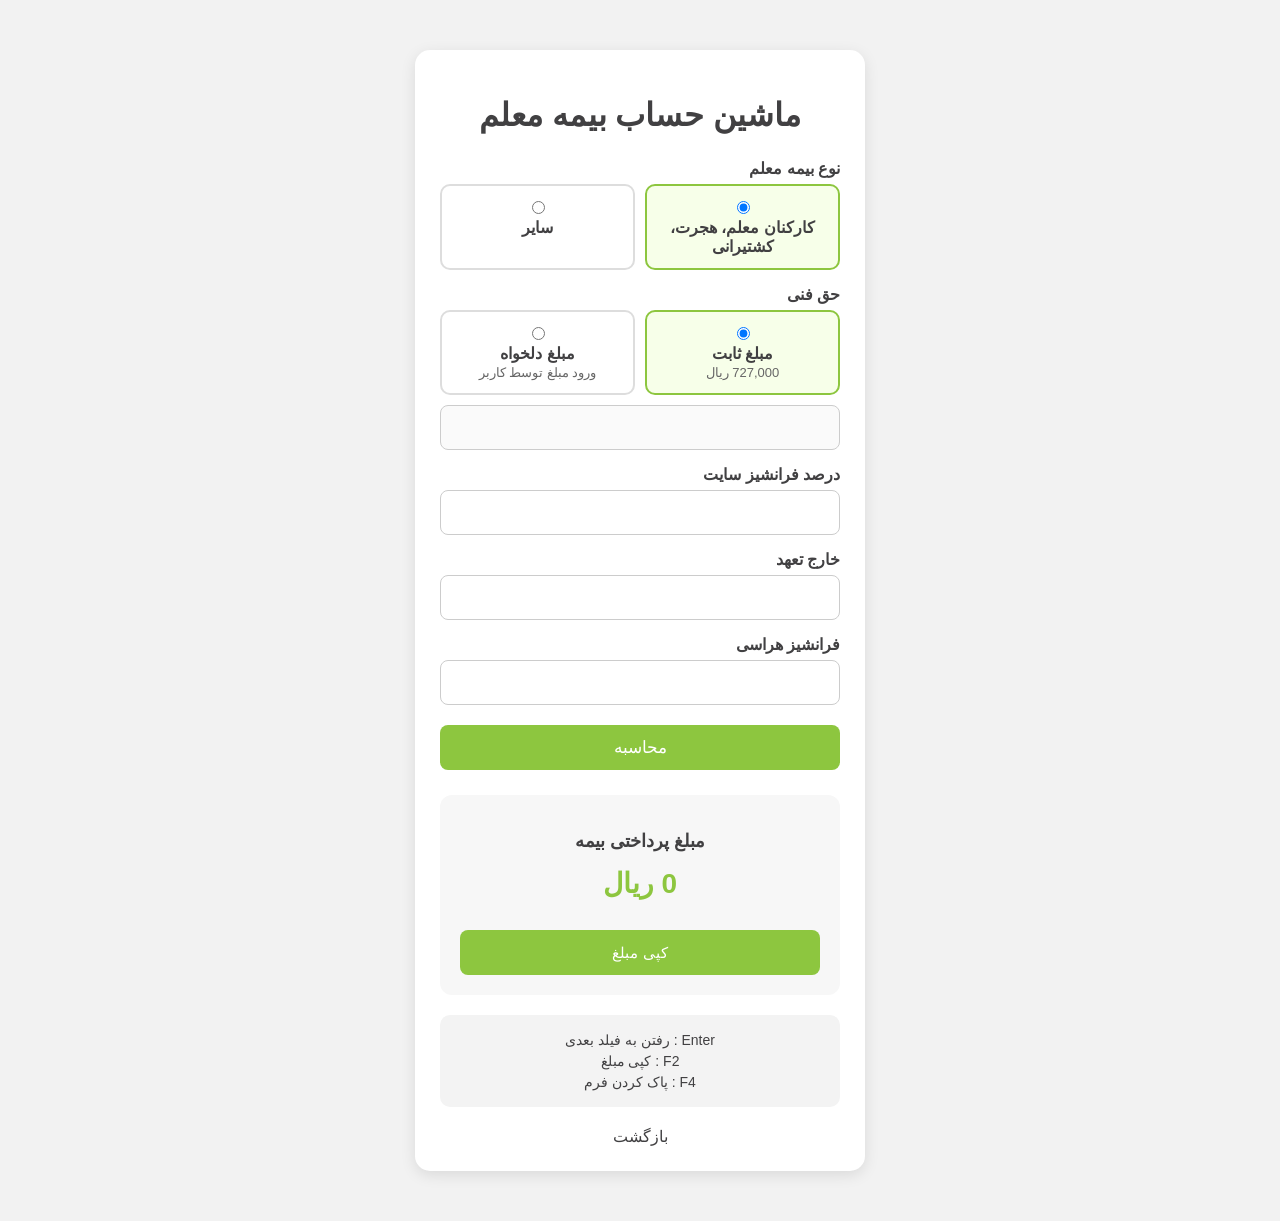
==== moallem.html @ dd0ddea2 "Create moallem.html" ====
<!DOCTYPE html>
<html lang="fa" dir="rtl">

<head>
<meta charset="UTF-8">
<title>ماشین حساب بیمه معلم</title>
<link rel="stylesheet" href="style.css">
</head>

<body>

<div class="container">

<h1>ماشین حساب بیمه معلم</h1>


<label>نوع بیمه معلم</label>

<div class="technical-options">


<div class="technical-card active" id="staffCard" onclick="selectStaff()">

<input id="staffRadio" type="radio" name="moallemType" checked>

<div>
<strong>کارکنان معلم، هجرت، کشتیرانی</strong>
</div>

</div>



<div class="technical-card" id="otherCard" onclick="selectOther()">

<input id="otherRadio" type="radio" name="moallemType">

<div>
<strong>سایر</strong>
</div>

</div>


</div>





<div id="technicalSection">


<label>حق فنی</label>


<div class="technical-options">


<div class="technical-card active" id="fixedCard" onclick="selectFixed()">

<input id="fixedRadio" type="radio" name="technical" checked>


<div>

<strong>مبلغ ثابت</strong>

<br>

<span>727,000 ریال</span>

</div>


</div>





<div class="technical-card" id="customCard" onclick="selectCustom()">


<input id="customRadio" type="radio" name="technical">


<div>

<strong>مبلغ دلخواه</strong>

<br>

<span>ورود مبلغ توسط کاربر</span>

</div>


</div>


</div>



<input id="customTechnical" type="text" disabled>


</div>





<label>درصد فرانشیز سایت</label>

<input id="sitePercent" type="number">





<label>خارج تعهد</label>

<input id="outside" type="text">





<label>فرانشیز هراسی</label>

<input id="herasi" type="text">






<button onclick="calculate()">

محاسبه

</button>






<div class="result-box">


<h2>مبلغ پرداختی بیمه</h2>


<div id="result">

0 ریال

</div>



<button onclick="copyResult()" class="copy-btn">

کپی مبلغ

</button>


</div>






<div class="shortcut-guide">


<span>Enter : رفتن به فیلد بعدی</span>

<span>F2 : کپی مبلغ</span>

<span>F4 : پاک کردن فرم</span>


</div>





<a class="back" href="index.html">

بازگشت

</a>



</div>


<div id="toast" class="toast-message">

مبلغ کپی شد

</div>



<script src="moallem.js"></script>


</body>

</html>
---- style.css ----
* {
    box-sizing: border-box;
    font-family: Tahoma, Arial, sans-serif;
}


body {
    direction: rtl;
    background: #f2f2f2;
    margin: 0;
    padding: 20px;
}



.container {

    max-width: 450px;

    margin: 30px auto;

    background: white;

    padding: 25px;

    border-radius: 15px;

    box-shadow: 0 4px 15px rgba(0,0,0,0.1);

}




h1 {

    text-align: center;

    color: #414042;

    margin-bottom: 25px;

}




/* کارت های صفحه اصلی */

.calculator-card {

    border: 2px solid #ddd;

    border-radius: 12px;

    padding: 25px 15px;

    text-align: center;

    cursor: pointer;

    background: white;

    transition: 0.2s;

}



.calculator-card:hover {

    border-color: #8dc63f;

    background: #f7ffe9;

    transform: translateY(-3px);

}



.calculator-card h2 {

    color: #414042;

    margin: 0 0 10px;

}



.calculator-card p {

    color: #666;

    margin: 0;

    font-size: 14px;

}





/* ورودی ها */


label {

    display: block;

    margin-top: 15px;

    margin-bottom: 6px;

    color: #414042;

    font-weight: bold;

}



input {

    width: 100%;

    height: 45px;

    border: 1px solid #ccc;

    border-radius: 8px;

    padding: 10px;

    font-size: 16px;

    text-align: left;

    direction: ltr;

}



input:focus {

    outline: none;

    border-color: #8dc63f;

    box-shadow: 0 0 5px rgba(141,198,63,0.4);

}




.section-title {

    margin-top: 20px;

}





/* کارت های حق فنی */


.technical-options {

    display: flex;

    gap: 10px;

    margin-bottom: 10px;

}



.technical-card {

    flex: 1;

    border: 2px solid #ddd;

    border-radius: 10px;

    padding: 12px;

    cursor: pointer;

    text-align: center;

    transition: 0.2s;

}



.technical-card input {

    width: auto;

    height: auto;

}



.technical-card.active {

    border-color: #8dc63f;

    background: #f7ffe9;

}



.technical-card strong {

    color: #414042;

}



.technical-card span {

    font-size: 13px;

    color: #666;

}





/* دکمه ها */


button {

    width: 100%;

    height: 45px;

    margin-top: 20px;

    border: none;

    border-radius: 8px;

    background: #8dc63f;

    color: white;

    font-size: 17px;

    cursor: pointer;

}



button:hover {

    opacity: 0.9;

}





/* نتیجه */


.result-box {

    margin-top: 25px;

    padding: 20px;

    background: #f7f7f7;

    border-radius: 12px;

    text-align: center;

}



.result-box h2 {

    font-size: 18px;

    color: #414042;

}



#result {

    font-size: 28px;

    font-weight: bold;

    color: #8dc63f;

    margin: 15px 0;

}





/* راهنمای میانبر */


.shortcut-help {

    margin-top: 15px;

    text-align: center;

    font-size: 13px;

    color: #666;

    background: #f5f5f5;

    padding: 8px;

    border-radius: 8px;

}



.shortcut-help strong {

    color: #8dc63f;

}





/* لینک بازگشت */


.back {

    display: block;

    text-align: center;

    margin-top: 20px;

    color: #414042;

    text-decoration: none;

}





/* پیام کپی */


#toast {

    position: fixed;

    bottom: 20px;

    right: 50%;

    transform: translateX(50%);

    background: #414042;

    color: white;

    padding: 10px 20px;

    border-radius: 8px;

    opacity: 0;

    pointer-events: none;

    transition: 0.3s;

}
.shortcut-guide {

    margin-top:20px;

    padding:12px;

    background:#f3f3f3;

    border-radius:10px;

    text-align:center;

    font-size:14px;

    color:#414042;

}


.shortcut-guide span {

    display:block;

    margin:5px 0;

}


#toast.show {

    opacity: 1;

}
.toast-message {

    position:fixed;

    bottom:30px;

    right:50%;

    transform:translateX(50%) translateY(20px);

    background:#414042;

    color:white;

    padding:12px 25px;

    border-radius:8px;

    opacity:0;

    transition:all .3s ease;

    z-index:9999;

    font-size:15px;

}


.toast-message.show {

    opacity:1;

    transform:translateX(50%) translateY(0);

}
.copy-btn{

margin-top:15px;

background:#8dc63f;

color:white;

border:none;

padding:10px 25px;

border-radius:8px;

cursor:pointer;

font-size:15px;

}



.copy-btn:hover{

opacity:.9;

}



.shortcut-guide{

margin-top:20px;

padding:12px;

background:#f3f3f3;

border-radius:10px;

text-align:center;

color:#414042;

font-size:14px;

}



.shortcut-guide span{

display:block;

margin:5px;

}




.toast-message{

position:fixed;

bottom:30px;

right:50%;

transform:translateX(50%) translateY(20px);

background:#414042;

color:white;

padding:12px 25px;

border-radius:8px;

opacity:0;

transition:.3s;

z-index:9999;

}



.toast-message.show{

opacity:1;

transform:translateX(50%) translateY(0);

}
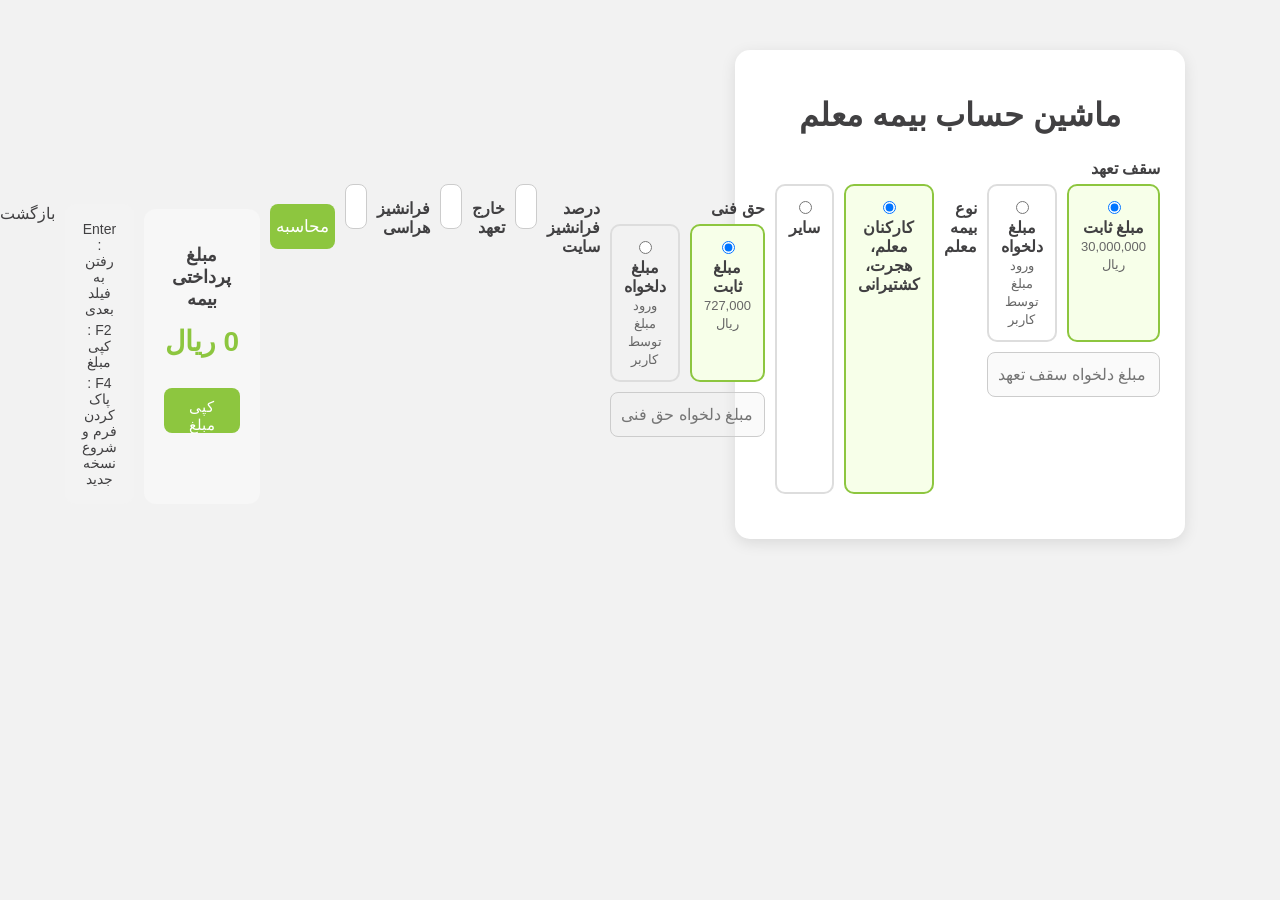
==== commit 38b76a7c: "Add files via upload" ====
--- a/moallem.html
+++ b/moallem.html
@@ -1,219 +1,57 @@
 <!DOCTYPE html>
 <html lang="fa" dir="rtl">
-
 <head>
 <meta charset="UTF-8">
 <title>ماشین حساب بیمه معلم</title>
 <link rel="stylesheet" href="style.css">
 </head>
-
 <body>
-
 <div class="container">
-
 <h1>ماشین حساب بیمه معلم</h1>
-
+<label>سقف تعهد</label>
+<div class="technical-options">
+<div id="ceilingSection">
+<div class="technical-options">
+<div class="technical-card active" id="fixedCeilingCard" onclick="selectFixedCeiling()">
+<input id="fixedCeilingRadio" type="radio" name="ceilingType" checked>
+<div><strong>مبلغ ثابت</strong><br><span>30,000,000 ریال</span></div>
+</div>
+<div class="technical-card" id="customCeilingCard" onclick="selectCustomCeiling()">
+<input id="customCeilingRadio" type="radio" name="ceilingType" >
+<div><strong>مبلغ دلخواه</strong><br><span>ورود مبلغ توسط کاربر</span></div>
+</div>
+</div>
+<input id="customCeiling" type="text" inputmode="numeric" disabled placeholder="مبلغ دلخواه سقف تعهد">
+</div>
 
 <label>نوع بیمه معلم</label>
-
 <div class="technical-options">
-
-
-<div class="technical-card active" id="staffCard" onclick="selectStaff()">
-
-<input id="staffRadio" type="radio" name="moallemType" checked>
-
-<div>
-<strong>کارکنان معلم، هجرت، کشتیرانی</strong>
+<div class="technical-card active" id="staffCard" onclick="selectStaff()"><input id="staffRadio" type="radio" name="policyType" checked><div><strong>کارکنان معلم، هجرت، کشتیرانی</strong></div></div>
+<div class="technical-card" id="otherCard" onclick="selectOther()"><input id="otherRadio" type="radio" name="policyType"><div><strong>سایر</strong></div></div>
 </div>
-
+<div id="technicalSection">
+<label>حق فنی</label>
+<div class="technical-options">
+<div class="technical-card active" id="fixedCard" onclick="selectFixed()"><input id="fixedRadio" type="radio" name="technical" checked><div><strong>مبلغ ثابت</strong><br><span>727,000 ریال</span></div></div>
+<div class="technical-card" id="customCard" onclick="selectCustom()"><input id="customRadio" type="radio" name="technical"><div><strong>مبلغ دلخواه</strong><br><span>ورود مبلغ توسط کاربر</span></div></div>
 </div>
-
-
-
-<div class="technical-card" id="otherCard" onclick="selectOther()">
-
-<input id="otherRadio" type="radio" name="moallemType">
-
-<div>
-<strong>سایر</strong>
+<input id="customTechnical" type="text" inputmode="numeric" disabled placeholder="مبلغ دلخواه حق فنی">
 </div>
-
+<label>درصد فرانشیز سایت</label><input id="sitePercent" type="number">
+<label>خارج تعهد</label><input id="outside" type="text" inputmode="numeric">
+<label>فرانشیز هراسی</label><input id="herasi" type="text" inputmode="numeric">
+<button onclick="calculate()">محاسبه</button>
+<div class="result-box">
+<h2>مبلغ پرداختی بیمه</h2>
+<div id="result">0 ریال</div>
+<button onclick="copyResult()" class="copy-btn">کپی مبلغ</button>
 </div>
-
-
+<div class="shortcut-guide">
+<span>Enter : رفتن به فیلد بعدی</span>
+<span>F2 : کپی مبلغ</span>
+<span>F4 : پاک کردن فرم و شروع نسخه جدید</span>
 </div>
-
-
-
-
-
-<div id="technicalSection">
-
-
-<label>حق فنی</label>
-
-
-<div class="technical-options">
-
-
-<div class="technical-card active" id="fixedCard" onclick="selectFixed()">
-
-<input id="fixedRadio" type="radio" name="technical" checked>
-
-
-<div>
-
-<strong>مبلغ ثابت</strong>
-
-<br>
-
-<span>727,000 ریال</span>
-
+<a class="back" href="index.html">بازگشت</a>
 </div>
-
-
-</div>
-
-
-
-
-
-<div class="technical-card" id="customCard" onclick="selectCustom()">
-
-
-<input id="customRadio" type="radio" name="technical">
-
-
-<div>
-
-<strong>مبلغ دلخواه</strong>
-
-<br>
-
-<span>ورود مبلغ توسط کاربر</span>
-
-</div>
-
-
-</div>
-
-
-</div>
-
-
-
-<input id="customTechnical" type="text" disabled>
-
-
-</div>
-
-
-
-
-
-<label>درصد فرانشیز سایت</label>
-
-<input id="sitePercent" type="number">
-
-
-
-
-
-<label>خارج تعهد</label>
-
-<input id="outside" type="text">
-
-
-
-
-
-<label>فرانشیز هراسی</label>
-
-<input id="herasi" type="text">
-
-
-
-
-
-
-<button onclick="calculate()">
-
-محاسبه
-
-</button>
-
-
-
-
-
-
-<div class="result-box">
-
-
-<h2>مبلغ پرداختی بیمه</h2>
-
-
-<div id="result">
-
-0 ریال
-
-</div>
-
-
-
-<button onclick="copyResult()" class="copy-btn">
-
-کپی مبلغ
-
-</button>
-
-
-</div>
-
-
-
-
-
-
-<div class="shortcut-guide">
-
-
-<span>Enter : رفتن به فیلد بعدی</span>
-
-<span>F2 : کپی مبلغ</span>
-
-<span>F4 : پاک کردن فرم</span>
-
-
-</div>
-
-
-
-
-
-<a class="back" href="index.html">
-
-بازگشت
-
-</a>
-
-
-
-</div>
-
-
-<div id="toast" class="toast-message">
-
-مبلغ کپی شد
-
-</div>
-
-
-
-<script src="moallem.js"></script>
-
-
-</body>
-
-</html>
+<div id="toast" class="toast-message">مبلغ کپی شد</div>
+<script src="moallem.js"></script></body></html>
--- a/style.css
+++ b/style.css
@@ -571,3 +571,51 @@
 transform:translateX(50%) translateY(0);
 
 }
+/* صفحه انتخاب بیمه */
+
+.home-container {
+
+    max-width: 900px;
+
+}
+
+
+.home-container .calculator-card {
+
+    width: calc(50% - 10px);
+
+}
+
+
+
+.home-container {
+
+    display: flex;
+
+    flex-wrap: wrap;
+
+    gap: 15px;
+
+    justify-content: center;
+
+}
+
+
+
+.home-container h1 {
+
+    width: 100%;
+
+}
+
+
+
+@media (max-width:600px){
+
+    .home-container .calculator-card {
+
+        width:100%;
+
+    }
+
+}
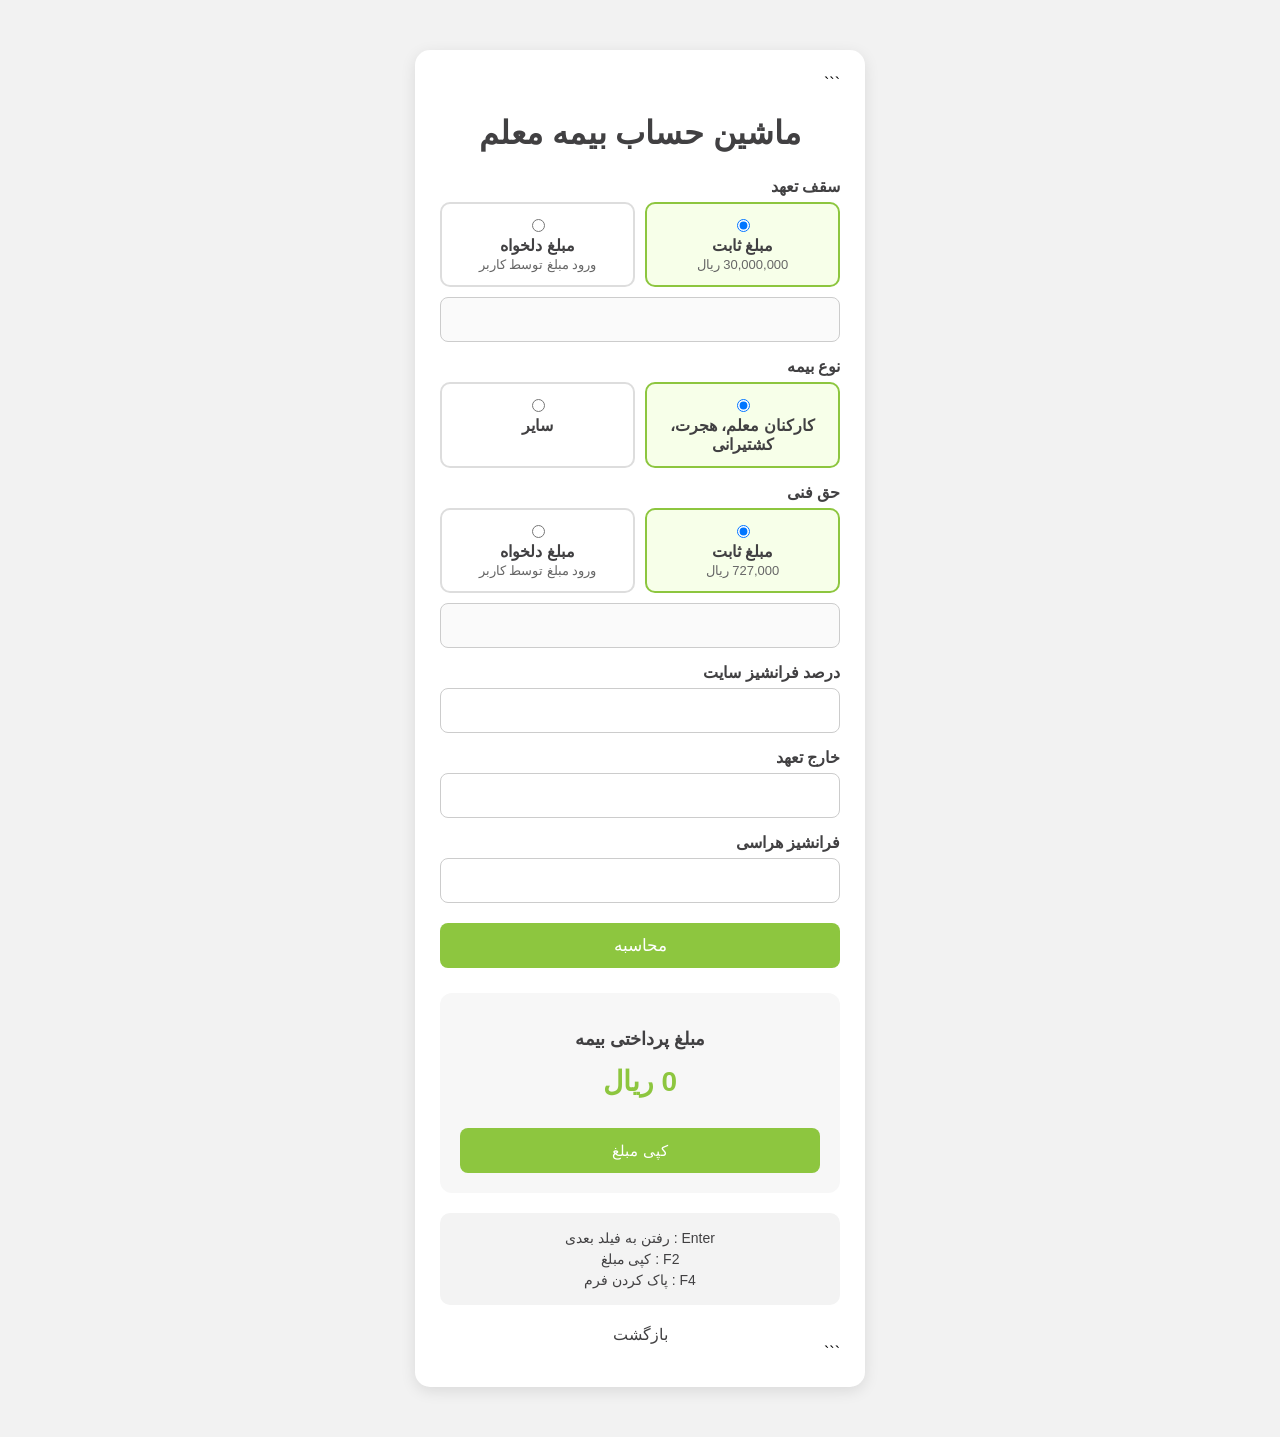
==== commit dc882fc4: "Update moallem.html" ====
--- a/moallem.html
+++ b/moallem.html
@@ -1,57 +1,211 @@
 <!DOCTYPE html>
+
 <html lang="fa" dir="rtl">
+
 <head>
-<meta charset="UTF-8">
-<title>ماشین حساب بیمه معلم</title>
-<link rel="stylesheet" href="style.css">
+    <meta charset="UTF-8">
+    <title>ماشین حساب بیمه معلم</title>
+    <link rel="stylesheet" href="style.css">
 </head>
+
 <body>
+
 <div class="container">
+
+```
 <h1>ماشین حساب بیمه معلم</h1>
+
+<!-- سقف تعهد -->
 <label>سقف تعهد</label>
+
+<div id="ceilingSection">
+
+    <div class="technical-options">
+
+        <div class="technical-card active"
+             id="fixedCeilingCard"
+             onclick="selectFixedCeiling()">
+
+            <input id="fixedCeilingRadio"
+                   type="radio"
+                   name="ceilingType"
+                   checked>
+
+            <div>
+                <strong>مبلغ ثابت</strong>
+                <br>
+                <span>30,000,000 ریال</span>
+            </div>
+
+        </div>
+
+
+        <div class="technical-card"
+             id="customCeilingCard"
+             onclick="selectCustomCeiling()">
+
+            <input id="customCeilingRadio"
+                   type="radio"
+                   name="ceilingType">
+
+            <div>
+                <strong>مبلغ دلخواه</strong>
+                <br>
+                <span>ورود مبلغ توسط کاربر</span>
+            </div>
+
+        </div>
+
+    </div>
+
+    <input id="customCeiling"
+           type="text"
+           disabled>
+
+</div>
+
+
+<!-- نوع بیمه -->
+<label>نوع بیمه</label>
+
 <div class="technical-options">
-<div id="ceilingSection">
-<div class="technical-options">
-<div class="technical-card active" id="fixedCeilingCard" onclick="selectFixedCeiling()">
-<input id="fixedCeilingRadio" type="radio" name="ceilingType" checked>
-<div><strong>مبلغ ثابت</strong><br><span>30,000,000 ریال</span></div>
-</div>
-<div class="technical-card" id="customCeilingCard" onclick="selectCustomCeiling()">
-<input id="customCeilingRadio" type="radio" name="ceilingType" >
-<div><strong>مبلغ دلخواه</strong><br><span>ورود مبلغ توسط کاربر</span></div>
-</div>
-</div>
-<input id="customCeiling" type="text" inputmode="numeric" disabled placeholder="مبلغ دلخواه سقف تعهد">
-</div>
-
-<label>نوع بیمه معلم</label>
-<div class="technical-options">
-<div class="technical-card active" id="staffCard" onclick="selectStaff()"><input id="staffRadio" type="radio" name="policyType" checked><div><strong>کارکنان معلم، هجرت، کشتیرانی</strong></div></div>
-<div class="technical-card" id="otherCard" onclick="selectOther()"><input id="otherRadio" type="radio" name="policyType"><div><strong>سایر</strong></div></div>
-</div>
+
+    <div class="technical-card active"
+         id="staffCard"
+         onclick="selectStaff()">
+
+        <input id="staffRadio"
+               type="radio"
+               name="moallemType"
+               checked>
+
+        <div>
+            <strong>کارکنان معلم، هجرت، کشتیرانی</strong>
+        </div>
+
+    </div>
+
+
+    <div class="technical-card"
+         id="otherCard"
+         onclick="selectOther()">
+
+        <input id="otherRadio"
+               type="radio"
+               name="moallemType">
+
+        <div>
+            <strong>سایر</strong>
+        </div>
+
+    </div>
+
+</div>
+
+
+<!-- حق فنی -->
 <div id="technicalSection">
-<label>حق فنی</label>
-<div class="technical-options">
-<div class="technical-card active" id="fixedCard" onclick="selectFixed()"><input id="fixedRadio" type="radio" name="technical" checked><div><strong>مبلغ ثابت</strong><br><span>727,000 ریال</span></div></div>
-<div class="technical-card" id="customCard" onclick="selectCustom()"><input id="customRadio" type="radio" name="technical"><div><strong>مبلغ دلخواه</strong><br><span>ورود مبلغ توسط کاربر</span></div></div>
-</div>
-<input id="customTechnical" type="text" inputmode="numeric" disabled placeholder="مبلغ دلخواه حق فنی">
-</div>
-<label>درصد فرانشیز سایت</label><input id="sitePercent" type="number">
-<label>خارج تعهد</label><input id="outside" type="text" inputmode="numeric">
-<label>فرانشیز هراسی</label><input id="herasi" type="text" inputmode="numeric">
-<button onclick="calculate()">محاسبه</button>
+
+    <label>حق فنی</label>
+
+    <div class="technical-options">
+
+        <div class="technical-card active"
+             id="fixedCard"
+             onclick="selectFixed()">
+
+            <input id="fixedRadio"
+                   type="radio"
+                   name="technical"
+                   checked>
+
+            <div>
+                <strong>مبلغ ثابت</strong>
+                <br>
+                <span>727,000 ریال</span>
+            </div>
+
+        </div>
+
+
+        <div class="technical-card"
+             id="customCard"
+             onclick="selectCustom()">
+
+            <input id="customRadio"
+                   type="radio"
+                   name="technical">
+
+            <div>
+                <strong>مبلغ دلخواه</strong>
+                <br>
+                <span>ورود مبلغ توسط کاربر</span>
+            </div>
+
+        </div>
+
+    </div>
+
+    <input id="customTechnical"
+           type="text"
+           disabled>
+
+</div>
+
+
+<label>درصد فرانشیز سایت</label>
+<input id="sitePercent" type="number">
+
+
+<label>خارج تعهد</label>
+<input id="outside" type="text">
+
+
+<label>فرانشیز هراسی</label>
+<input id="herasi" type="text">
+
+
+<button onclick="calculate()">
+    محاسبه
+</button>
+
+
 <div class="result-box">
-<h2>مبلغ پرداختی بیمه</h2>
-<div id="result">0 ریال</div>
-<button onclick="copyResult()" class="copy-btn">کپی مبلغ</button>
-</div>
+
+    <h2>مبلغ پرداختی بیمه</h2>
+
+    <div id="result">
+        0 ریال
+    </div>
+
+    <button onclick="copyResult()" class="copy-btn">
+        کپی مبلغ
+    </button>
+
+</div>
+
+
 <div class="shortcut-guide">
-<span>Enter : رفتن به فیلد بعدی</span>
-<span>F2 : کپی مبلغ</span>
-<span>F4 : پاک کردن فرم و شروع نسخه جدید</span>
-</div>
-<a class="back" href="index.html">بازگشت</a>
-</div>
-<div id="toast" class="toast-message">مبلغ کپی شد</div>
-<script src="moallem.js"></script></body></html>+
+    <span>Enter : رفتن به فیلد بعدی</span>
+    <span>F2 : کپی مبلغ</span>
+    <span>F4 : پاک کردن فرم</span>
+
+</div>
+
+
+<a class="back" href="index.html">
+    بازگشت
+</a>
+```
+
+</div>
+
+<div id="toast" class="toast-message">
+    مبلغ کپی شد
+</div>
+
+<script src="moallem.js"></script>
+
+</body>
+</html>
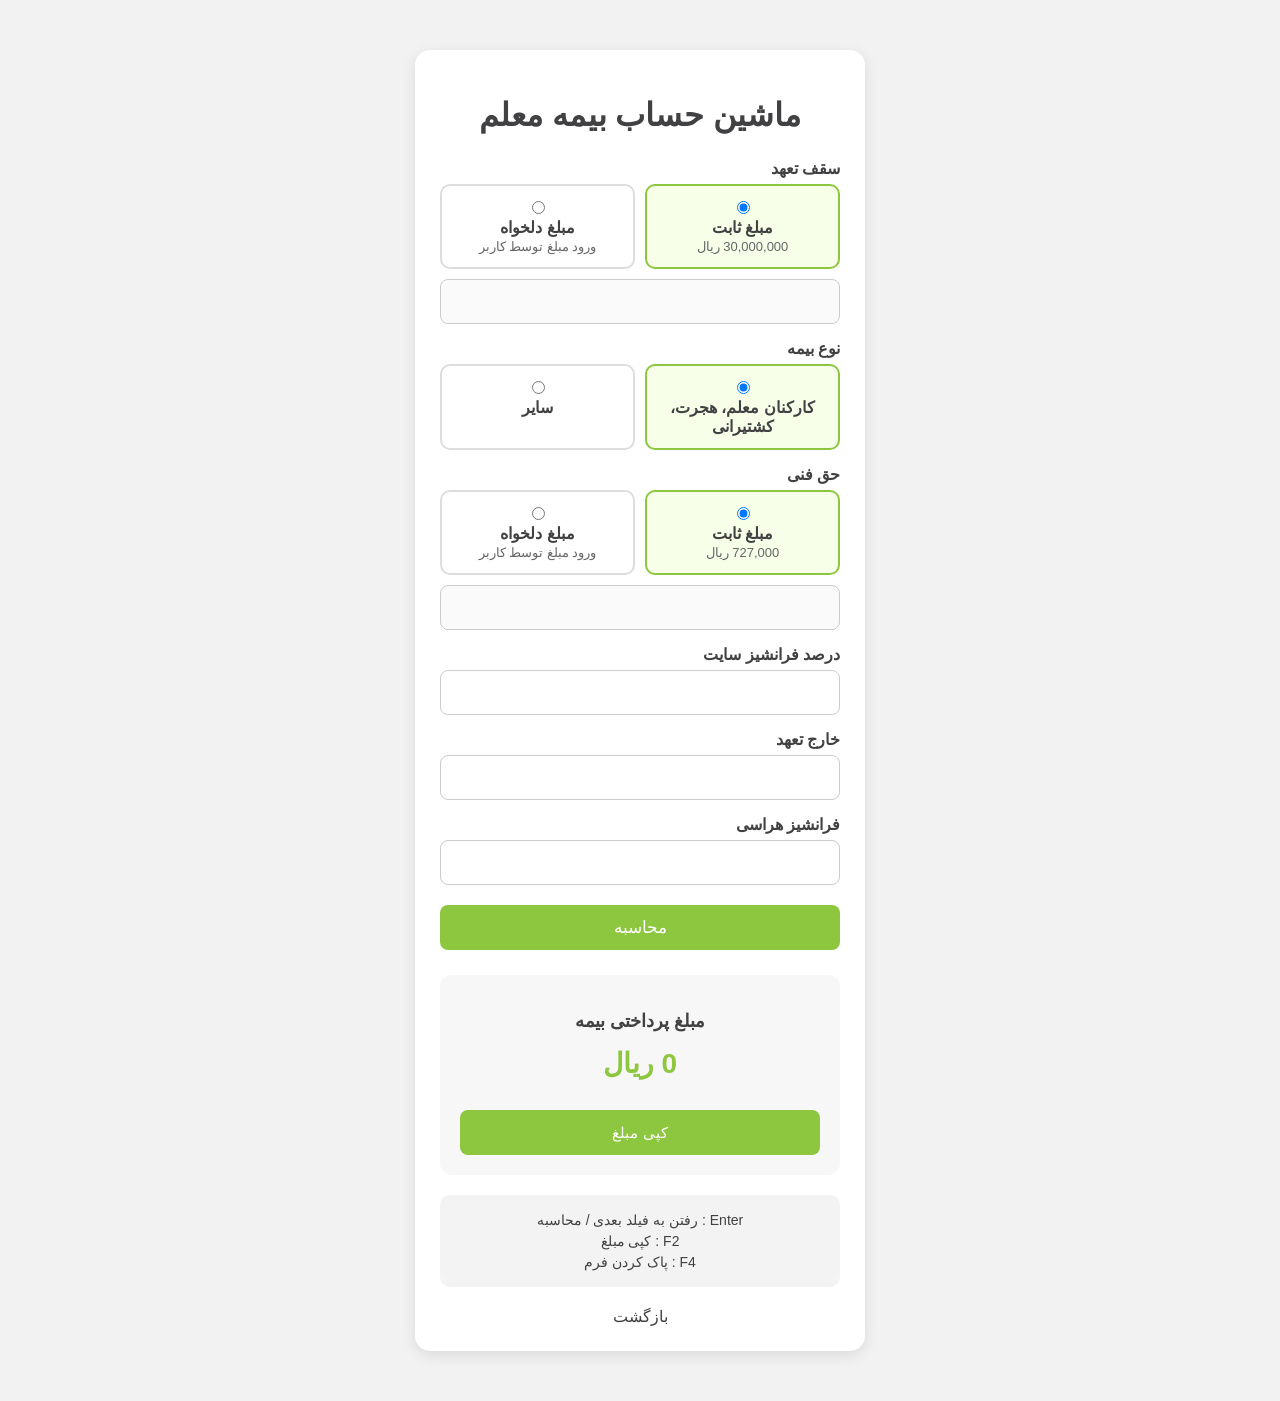
==== commit 5fdfe700: "Add files via upload" ====
--- a/moallem.html
+++ b/moallem.html
@@ -1,211 +1,83 @@
 <!DOCTYPE html>
-
 <html lang="fa" dir="rtl">
-
 <head>
     <meta charset="UTF-8">
+    <meta name="viewport" content="width=device-width, initial-scale=1.0">
     <title>ماشین حساب بیمه معلم</title>
     <link rel="stylesheet" href="style.css">
 </head>
+<body>
+<div class="container">
+    <h1>ماشین حساب بیمه معلم</h1>
 
-<body>
-
-<div class="container">
-
-```
-<h1>ماشین حساب بیمه معلم</h1>
-
-<!-- سقف تعهد -->
-<label>سقف تعهد</label>
-
-<div id="ceilingSection">
-
-    <div class="technical-options">
-
-        <div class="technical-card active"
-             id="fixedCeilingCard"
-             onclick="selectFixedCeiling()">
-
-            <input id="fixedCeilingRadio"
-                   type="radio"
-                   name="ceilingType"
-                   checked>
-
-            <div>
-                <strong>مبلغ ثابت</strong>
-                <br>
-                <span>30,000,000 ریال</span>
+    <label>سقف تعهد</label>
+    <div id="ceilingSection">
+        <div class="technical-options">
+            <div class="technical-card active" id="fixedCeilingCard" onclick="selectFixedCeiling()">
+                <input id="fixedCeilingRadio" type="radio" name="ceilingType" checked>
+                <div><strong>مبلغ ثابت</strong><br><span id="fixedCeilingText">30,000,000 ریال</span></div>
             </div>
-
+            <div class="technical-card" id="customCeilingCard" onclick="selectCustomCeiling()">
+                <input id="customCeilingRadio" type="radio" name="ceilingType">
+                <div><strong>مبلغ دلخواه</strong><br><span>ورود مبلغ توسط کاربر</span></div>
+            </div>
         </div>
-
-
-        <div class="technical-card"
-             id="customCeilingCard"
-             onclick="selectCustomCeiling()">
-
-            <input id="customCeilingRadio"
-                   type="radio"
-                   name="ceilingType">
-
-            <div>
-                <strong>مبلغ دلخواه</strong>
-                <br>
-                <span>ورود مبلغ توسط کاربر</span>
-            </div>
-
-        </div>
-
+        <input id="customCeiling" type="text" inputmode="numeric" disabled>
     </div>
 
-    <input id="customCeiling"
-           type="text"
-           disabled>
+    <label>نوع بیمه</label>
+    <div class="technical-options">
+        <div class="technical-card active" id="staffCard" onclick="selectStaff()">
+            <input id="staffRadio" type="radio" name="moallemType" checked>
+            <div><strong>کارکنان معلم، هجرت، کشتیرانی</strong></div>
+        </div>
+        <div class="technical-card" id="otherCard" onclick="selectOther()">
+            <input id="otherRadio" type="radio" name="moallemType">
+            <div><strong>سایر</strong></div>
+        </div>
+    </div>
 
+    <div id="technicalSection">
+        <label>حق فنی</label>
+        <div class="technical-options">
+            <div class="technical-card active" id="fixedCard" onclick="selectFixed()">
+                <input id="fixedRadio" type="radio" name="technical" checked>
+                <div><strong>مبلغ ثابت</strong><br><span>727,000 ریال</span></div>
+            </div>
+            <div class="technical-card" id="customCard" onclick="selectCustom()">
+                <input id="customRadio" type="radio" name="technical">
+                <div><strong>مبلغ دلخواه</strong><br><span>ورود مبلغ توسط کاربر</span></div>
+            </div>
+        </div>
+        <input id="customTechnical" type="text" inputmode="numeric" disabled>
+    </div>
+
+    <label>درصد فرانشیز سایت</label>
+    <input id="sitePercent" type="number" inputmode="decimal">
+
+    <label>خارج تعهد</label>
+    <input id="outside" type="text" inputmode="numeric">
+
+    <label>فرانشیز هراسی</label>
+    <input id="herasi" type="text" inputmode="numeric">
+
+    <button onclick="calculate()">محاسبه</button>
+    <div class="result-box">
+        <h2>مبلغ پرداختی بیمه</h2>
+        <div id="result">0 ریال</div>
+        <button onclick="copyResult()" class="copy-btn">کپی مبلغ</button>
+    </div>
+
+    <div class="shortcut-guide">
+        <span>Enter : رفتن به فیلد بعدی / محاسبه</span>
+        <span>F2 : کپی مبلغ</span>
+        <span>F4 : پاک کردن فرم</span>
+    </div>
+
+    <a class="back" href="index.html">بازگشت</a>
 </div>
 
-
-<!-- نوع بیمه -->
-<label>نوع بیمه</label>
-
-<div class="technical-options">
-
-    <div class="technical-card active"
-         id="staffCard"
-         onclick="selectStaff()">
-
-        <input id="staffRadio"
-               type="radio"
-               name="moallemType"
-               checked>
-
-        <div>
-            <strong>کارکنان معلم، هجرت، کشتیرانی</strong>
-        </div>
-
-    </div>
-
-
-    <div class="technical-card"
-         id="otherCard"
-         onclick="selectOther()">
-
-        <input id="otherRadio"
-               type="radio"
-               name="moallemType">
-
-        <div>
-            <strong>سایر</strong>
-        </div>
-
-    </div>
-
-</div>
-
-
-<!-- حق فنی -->
-<div id="technicalSection">
-
-    <label>حق فنی</label>
-
-    <div class="technical-options">
-
-        <div class="technical-card active"
-             id="fixedCard"
-             onclick="selectFixed()">
-
-            <input id="fixedRadio"
-                   type="radio"
-                   name="technical"
-                   checked>
-
-            <div>
-                <strong>مبلغ ثابت</strong>
-                <br>
-                <span>727,000 ریال</span>
-            </div>
-
-        </div>
-
-
-        <div class="technical-card"
-             id="customCard"
-             onclick="selectCustom()">
-
-            <input id="customRadio"
-                   type="radio"
-                   name="technical">
-
-            <div>
-                <strong>مبلغ دلخواه</strong>
-                <br>
-                <span>ورود مبلغ توسط کاربر</span>
-            </div>
-
-        </div>
-
-    </div>
-
-    <input id="customTechnical"
-           type="text"
-           disabled>
-
-</div>
-
-
-<label>درصد فرانشیز سایت</label>
-<input id="sitePercent" type="number">
-
-
-<label>خارج تعهد</label>
-<input id="outside" type="text">
-
-
-<label>فرانشیز هراسی</label>
-<input id="herasi" type="text">
-
-
-<button onclick="calculate()">
-    محاسبه
-</button>
-
-
-<div class="result-box">
-
-    <h2>مبلغ پرداختی بیمه</h2>
-
-    <div id="result">
-        0 ریال
-    </div>
-
-    <button onclick="copyResult()" class="copy-btn">
-        کپی مبلغ
-    </button>
-
-</div>
-
-
-<div class="shortcut-guide">
-
-    <span>Enter : رفتن به فیلد بعدی</span>
-    <span>F2 : کپی مبلغ</span>
-    <span>F4 : پاک کردن فرم</span>
-
-</div>
-
-
-<a class="back" href="index.html">
-    بازگشت
-</a>
-```
-
-</div>
-
-<div id="toast" class="toast-message">
-    مبلغ کپی شد
-</div>
-
+<div id="toast" class="toast-message">مبلغ کپی شد</div>
 <script src="moallem.js"></script>
-
 </body>
 </html>
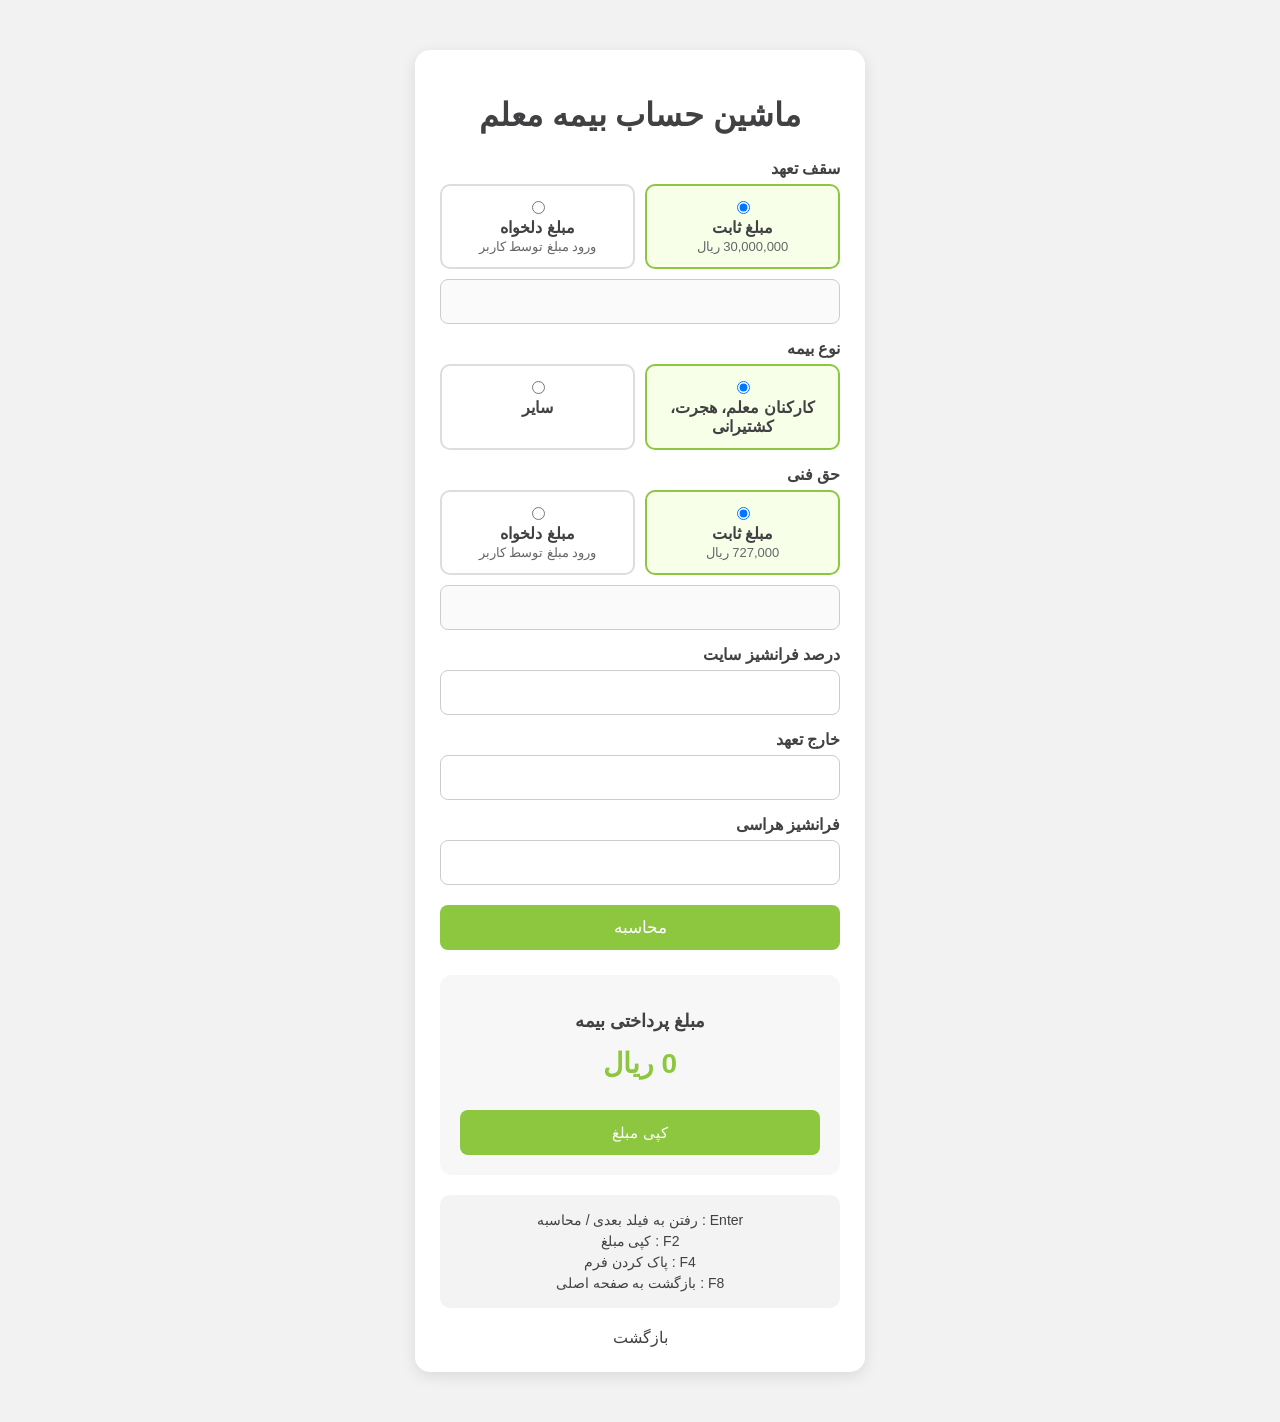
==== commit 0352acbd: "Add files via upload" ====
--- a/moallem.html
+++ b/moallem.html
@@ -72,6 +72,7 @@
         <span>Enter : رفتن به فیلد بعدی / محاسبه</span>
         <span>F2 : کپی مبلغ</span>
         <span>F4 : پاک کردن فرم</span>
+        <span>F8 : بازگشت به صفحه اصلی</span>
     </div>
 
     <a class="back" href="index.html">بازگشت</a>
